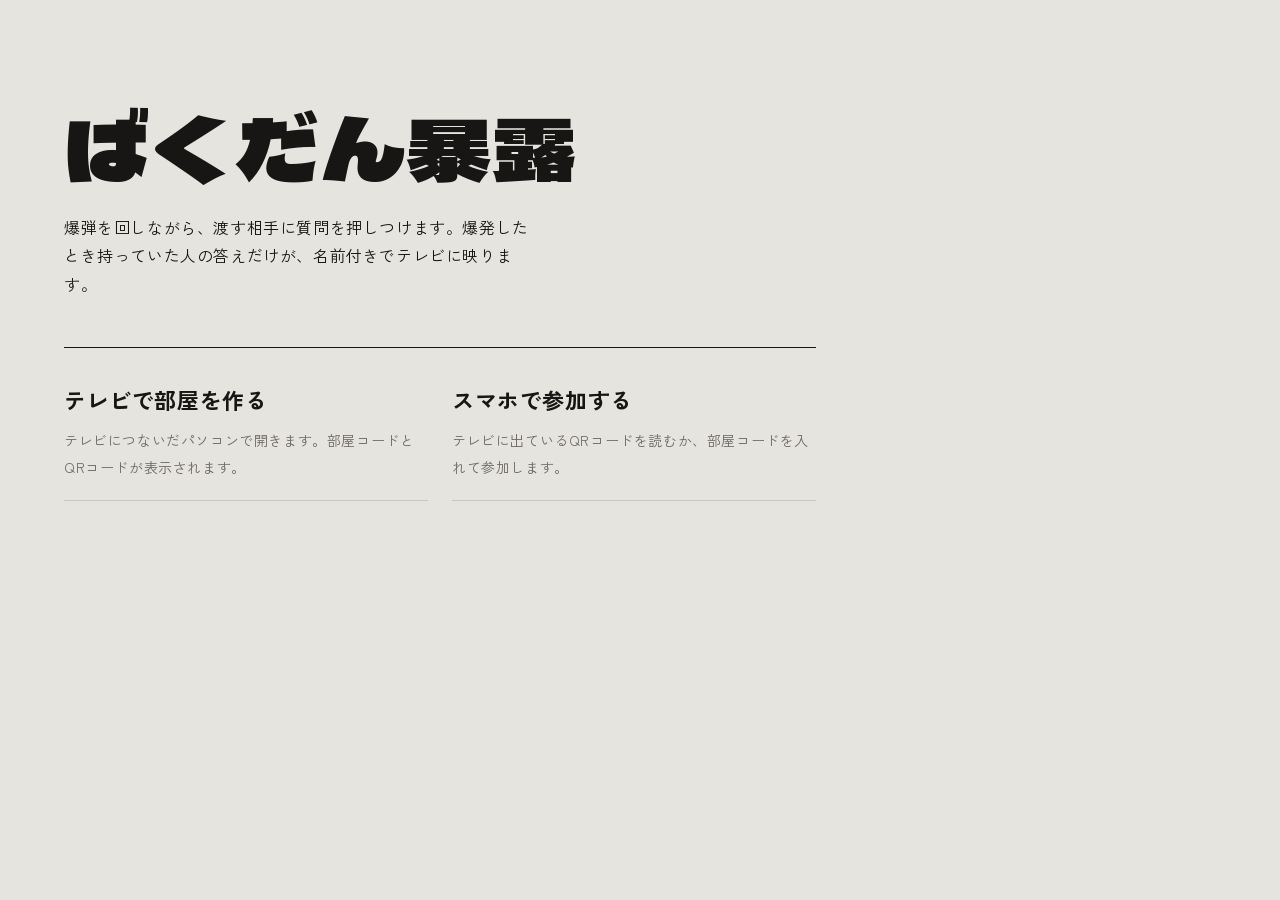
==== index.html @ 806b0dec "Add files via upload" ====
<!DOCTYPE html>
<html lang="ja">
<head>
<meta charset="utf-8">
<meta name="viewport" content="width=device-width,initial-scale=1">
<title>ばくだん暴露</title>
<link rel="preconnect" href="https://fonts.googleapis.com"><link rel="preconnect" href="https://fonts.gstatic.com" crossorigin>
<link href="https://fonts.googleapis.com/css2?family=Dela+Gothic+One&family=Zen+Kaku+Gothic+New:wght@400;500;700&display=swap" rel="stylesheet">
<link rel="stylesheet" href="css/style.css">
</head>
<body>
<main class="entry">
  <h1 class="dg">ばくだん暴露</h1>
  <p class="lead">爆弾を回しながら、渡す相手に質問を押しつけます。爆発したとき持っていた人の答えだけが、名前付きでテレビに映ります。</p>
  <nav class="doors">
    <a href="tv.html" id="tvlink"><b>テレビで部屋を作る</b><span>テレビにつないだパソコンで開きます。部屋コードとQRコードが表示されます。</span></a>
    <a href="phone.html" id="phlink"><b>スマホで参加する</b><span>テレビに出ているQRコードを読むか、部屋コードを入れて参加します。</span></a>
  </nav>
</main>
<script>
if(new URLSearchParams(location.search).has('local')){document.getElementById('tvlink').href='tv.html?local';document.getElementById('phlink').href='phone.html?local';}
</script>
</body>
</html>
---- css/style.css ----
/* VOICE: 宅飲みの夜の悪ふざけ。説明は最小、見せ場だけ大きく
   IDEA: 暗い部屋のテレビ放送と、手元の紙の札。爆発の瞬間だけ画面が朱に染まる
   PICTURE: テレビを横切る導火線。持ち主の名前と質問を放送の字幕のように大きく
   COLOUR: 墨色の画面、白い手元、朱は火花・爆発・主ボタンだけ
   TYPE / LAYOUT: Dela Gothic One(名前・数字)+ Zen Kaku Gothic New/罫線で区切り、箱で囲わない */
:root{color-scheme:light dark;--bg:light-dark(#e6e4df,#0d0c0b);--ink:light-dark(#171614,#ebe8e2);--sub:light-dark(#6c685f,#98938a);--rule:light-dark(#cbc7be,#2c2a27);--red:#e1411e;
 --tv:#0f0e0d;--tvink:#eeebe5;--tvsub:#8a857b;--tvrule:#2a2825;--rope:#c8b48b;
 --scr:#fbfaf8;--pink:#171614;--psub:#75716a;--prule:#e3dfd7;--field:#f0eee9}
:root[data-theme=light]{color-scheme:light}:root[data-theme=dark]{color-scheme:dark}
*{box-sizing:border-box;min-width:0}
body{margin:0;background:var(--bg);color:var(--ink);font:15px/1.8 "Zen Kaku Gothic New",sans-serif;letter-spacing:.04em;overflow-x:clip}
.dg{font-family:"Dela Gothic One",sans-serif;font-weight:400;font-feature-settings:"palt";letter-spacing:.02em}
button{font:inherit;color:inherit;letter-spacing:inherit;cursor:pointer}
:focus-visible{outline:2px solid currentColor;outline-offset:2px}
[hidden]{display:none!important}
.top{display:flex;justify-content:space-between;align-items:center;gap:16px;flex-wrap:wrap;padding:16px max(4vw,16px);border-bottom:1px solid var(--rule)}
.top .dg{font-size:20px}
.top p{margin:0;font-size:13px;color:var(--sub)}

/* ---- 設定 ---- */
.setup{display:grid;grid-template-columns:minmax(0,1.1fr) minmax(0,.9fr);gap:clamp(32px,8vw,120px);padding:clamp(36px,7vw,96px) max(5vw,16px) 96px;max-width:1280px}
.setup h1{font-size:clamp(42px,6vw,76px);line-height:1.08;margin:0 0 28px}
.setup .lead{font-size:16px;max-width:30em;margin:0 0 44px}
.rules{margin:0;border-top:1px solid var(--ink)}
.rules div{display:grid;grid-template-columns:6.5em minmax(0,1fr);gap:16px;padding:14px 0;border-bottom:1px solid var(--rule)}
.rules dt{font-weight:700}.rules dd{margin:0}
.f{display:block;margin:0 0 30px;border:0;padding:0}
.f>legend,.f>.lb{display:block;font-size:13px;font-weight:700;margin-bottom:10px;padding:0}
.f small{display:block;color:var(--sub);font-size:12px;margin-top:8px;line-height:1.7}
.f input[type=text]{width:100%;border:0;border-bottom:1px solid var(--ink);background:transparent;color:var(--ink);font:inherit;font-size:18px;padding:6px 0 8px;border-radius:0}
.seg{display:inline-flex;flex-wrap:wrap;border:1px solid var(--ink);border-radius:4px;overflow:hidden}
.seg label{position:relative;display:flex;align-items:center;min-height:42px;padding:0 16px;font-size:14px;cursor:pointer;border-right:1px solid var(--rule)}
.seg label:last-child{border-right:0}
.seg input{position:absolute;opacity:0;pointer-events:none}
.seg label:has(input:checked){background:var(--ink);color:var(--bg)}
.seg label:has(input:focus-visible){outline:2px solid var(--red);outline-offset:-2px}
.start{width:100%;min-height:56px;border:0;border-radius:4px;background:var(--red);color:#fff;font-weight:700;font-size:16px;letter-spacing:.16em;margin-top:8px}
.ferr{color:var(--red);font-size:13px;min-height:1.6em;margin:0}
@media(max-width:860px){.setup{grid-template-columns:minmax(0,1fr)}}

/* ---- 試合 ---- */
.stage{display:grid;grid-template-columns:minmax(0,1fr) 380px;gap:clamp(28px,4vw,56px);padding:28px max(4vw,16px) 72px;align-items:start}
@media(max-width:1040px){.stage{grid-template-columns:minmax(0,1fr)}.dev{margin:0 auto}}
.cap{font-size:12px;color:var(--sub);margin:0 0 10px;letter-spacing:.12em}

.tv{aspect-ratio:16/9;background:var(--tv);color:var(--tvink);border-radius:3px;position:relative;overflow:hidden;container-type:inline-size}
.tv.red{background:var(--red);color:var(--tv)}
.tv .in{position:absolute;inset:0;padding:3.8cqw 5cqw 3.2cqw;display:flex;flex-direction:column}
.meta{display:flex;justify-content:space-between;gap:4cqw;font-size:1.5cqw;color:var(--tvsub);padding-bottom:1.3cqw;border-bottom:1px solid var(--tvrule);line-height:1.5}
.meta span:last-child{text-align:right;color:var(--tvink)}
.who{font-size:7.4cqw;line-height:1.05;margin-top:3.2cqw}
.who small{font-family:"Zen Kaku Gothic New",sans-serif;font-size:1.9cqw;color:var(--tvsub);margin-left:1.4cqw;letter-spacing:.08em}
.qlab{font-size:1.45cqw;color:var(--tvsub);margin-top:2.8cqw}
.qq{font-size:2.9cqw;line-height:1.5;font-weight:500;margin-top:.6cqw;max-width:68cqw;text-indent:-1em;padding-left:1em;text-wrap:balance}
.qq::before{content:"「"}.qq::after{content:"」"}
.fuse{flex:1;display:flex;align-items:flex-end;min-height:0}
.fuse svg{width:100%;height:12.5cqw;display:block}
.roster{display:flex;flex-wrap:wrap;border-top:1px solid var(--tvrule);margin-top:1.6cqw}
.roster>span{display:flex;align-items:center;gap:.9cqw;font-size:1.65cqw;padding:1.3cqw 2.4cqw 0 0;margin-right:2.4cqw;color:var(--tvink)}
.roster .on::before{content:"";width:.9cqw;height:.9cqw;border-radius:50%;background:var(--red)}
.pv{width:1.4cqw;height:1.2cqw;color:var(--tvsub);flex:none}
.duo{flex:1;display:grid;grid-template-columns:1fr 1fr;min-height:0}
.duo>div{display:flex;flex-direction:column;padding-right:3cqw}
.duo>div+div{border-left:1px solid var(--tvrule);padding:0 0 0 3cqw}
.duo .who{font-size:4.8cqw;margin-top:2.6cqw}
.duo .qq{font-size:2cqw;max-width:none}
.duo .fuse svg{height:8.5cqw}
.duo .gone{color:var(--tvrule)}
.center{flex:1;display:flex;flex-direction:column;justify-content:center;align-items:flex-start}
.center .k{font-size:1.8cqw;color:var(--tvsub)}
.center .h{font-size:8.6cqw;line-height:1.05;margin-top:1.4cqw}
.boom .k{color:var(--tv);opacity:.7}
.boom .h{font-size:16cqw;line-height:1}
.boom .nm{font-size:5cqw;margin-top:1.6cqw}
.boom .cd{font-size:2cqw;margin-top:2cqw}
.rv{flex:1;display:grid;align-content:center;gap:0}
.rv>div{display:grid;grid-template-columns:minmax(0,.85fr) minmax(0,2fr);gap:4cqw;padding:2.6cqw 0}
.rv>div+div{border-top:1px solid var(--tvrule)}
.rv .nm{font-size:4.8cqw;line-height:1.1}
.rv .tg{font-size:1.5cqw;color:var(--tvsub);margin-top:1cqw}
.rv .rq{font-size:1.5cqw;color:var(--tvsub);margin-top:1.6cqw;line-height:1.6}
.rv .ra{font-size:4.3cqw;line-height:1.4;font-weight:700;text-indent:-1em;padding-left:1em;overflow-wrap:anywhere;text-wrap:balance}
.rv .ra::before{content:"「"}.rv .ra::after{content:"」"}
.rv .ra.none{font-weight:500;color:var(--tvsub);text-indent:0;padding:0}.rv .ra.none::before,.rv .ra.none::after{content:none}
.rv.two .ra{font-size:2.9cqw}.rv.two .nm{font-size:3.6cqw}.rv.two>div{padding:1.8cqw 0}
.rv .pt{font-size:1.5cqw;color:var(--tvsub);margin-top:1.2cqw}
.foot{font-size:1.5cqw;color:var(--tvsub);border-top:1px solid var(--tvrule);padding-top:1.3cqw}
.foot b{color:var(--tvink);font-weight:500}
.ttl{font-size:4.4cqw;margin-top:2.6cqw}
.tbl{display:grid;grid-template-columns:1fr 1fr;column-gap:6cqw;margin-top:2.2cqw}
.tbl.one{grid-template-columns:1fr}
.tr{display:grid;grid-template-columns:3cqw minmax(0,1fr) auto;align-items:baseline;gap:1.4cqw;padding:1cqw 0;border-bottom:1px solid var(--tvrule);font-size:2.2cqw}
.tr .dg{font-size:2.4cqw}
.tr .r{color:var(--tvsub);font-size:1.8cqw}
.ends{flex:1;display:grid;grid-template-columns:minmax(0,.85fr) minmax(0,1.15fr);gap:5cqw;min-height:0;margin-top:2.6cqw}
.ends .tr{font-size:1.9cqw;padding:.75cqw 0}
.ends .tr .dg{font-size:2cqw}
.sum h3{font-size:1.5cqw;font-weight:500;color:var(--tvsub);margin:0 0 .6cqw}
.sum p{margin:0;padding:.9cqw 0;border-bottom:1px solid var(--tvrule);font-size:1.45cqw;line-height:1.55;color:var(--tvsub)}
.sum p b{color:var(--tvink);font-weight:700;margin-right:.8cqw}
.sum p span{display:block;color:var(--tvink);font-size:1.7cqw}
.host{display:flex;gap:10px;flex-wrap:wrap;align-items:center;margin-top:14px}
.hb{min-height:42px;padding:0 16px;border:1px solid var(--ink);border-radius:4px;background:transparent;font-size:14px;font-weight:700}
.hb.main{background:var(--red);border-color:var(--red);color:#fff;min-width:9em}
.host p{margin:0;font-size:12px;color:var(--sub)}

/* ---- スマホ ---- */



.sb{display:flex;justify-content:space-between;font-size:12px;color:var(--psub);padding:2px 0 14px}
.sb b{color:var(--pink);font-weight:700}
body.red .sb,body.red .sb b{color:#fff}
.band{display:flex;justify-content:space-between;align-items:center;gap:12px;background:var(--pink);color:var(--scr);margin:0 -22px;padding:16px 22px}
.band p{margin:0;font-size:14px;font-weight:700}
.band .bs{font-size:12px;font-weight:400;opacity:.7;margin-top:2px;font-variant-numeric:tabular-nums}
.band b{font-family:"Dela Gothic One",sans-serif;font-weight:400;font-size:38px;line-height:1;font-variant-numeric:tabular-nums}
.peek{margin:0;font-size:13px;font-weight:700;padding-top:10px}
.peek:empty{display:none}
.blk{padding:20px 0;border-bottom:1px solid var(--prule)}
.blk>.h{display:flex;justify-content:space-between;gap:12px;align-items:baseline;margin:0 0 10px;font-size:13px;font-weight:700}
.blk>.h span+span{font-weight:400;color:var(--psub);font-size:12px}
.qt{font-size:18px;font-weight:700;line-height:1.6;margin:0 0 12px}
textarea{width:100%;border:0;border-radius:4px;background:var(--field);color:var(--pink);font:inherit;font-size:16px;line-height:1.6;padding:12px 14px;resize:vertical}
.chips{display:flex;flex-wrap:wrap;gap:6px;margin-top:10px}
.chip{min-height:36px;padding:0 13px;border:1px solid var(--prule);border-radius:999px;background:#fff;font-size:14px}
.chip.on{background:var(--pink);border-color:var(--pink);color:var(--scr)}
.warn{margin:8px 0 0;font-size:12px;color:var(--psub);line-height:1.6}
.warn:empty{display:none}
.warn::before{content:"注意 ";font-weight:700;color:var(--pink)}
.grid2{display:grid;grid-template-columns:repeat(2,minmax(0,1fr));gap:8px}
.opt{display:flex;justify-content:space-between;align-items:center;gap:8px;min-height:48px;padding:0 12px;border:1px solid var(--prule);border-radius:4px;background:#fff;text-align:left;font-size:15px;font-weight:500}
.opt.on{background:var(--pink);border-color:var(--pink);color:var(--scr)}
.opt .pv{width:15px;height:13px;color:currentColor;opacity:.6}
.ch{display:flex;gap:12px;align-items:flex-start;width:100%;text-align:left;padding:12px 0;border:0;border-bottom:1px solid var(--prule);background:none;font-size:15px;line-height:1.6}
.ch:last-child{border-bottom:0}
.dot{flex:none;width:18px;height:18px;margin-top:3px;border:1.5px solid var(--pink);border-radius:50%}
.ch.on .dot{border-width:6px}
.ch.on{font-weight:700}
.own{margin-top:6px}
.seal{margin:14px 0 0;padding:12px 0;border-top:1px solid var(--pink);border-bottom:1px solid var(--pink);font-size:13px;line-height:1.7}
.row{display:flex;gap:8px;flex-wrap:wrap;margin-top:12px}
.ol{min-height:44px;padding:0 14px;border:1px solid var(--pink);border-radius:4px;background:transparent;font-size:14px;font-weight:700}
.ol:disabled{opacity:.35;cursor:not-allowed}
.go{width:100%;min-height:56px;margin-top:22px;border:0;border-radius:4px;background:var(--red);color:#fff;font-size:16px;font-weight:700;letter-spacing:.16em}
.err{margin:12px 0 0;font-size:13px;color:var(--red);font-weight:700}
.err:empty{display:none}
.st{font-size:26px;line-height:1.3;margin:24px 0 6px}
.mu{margin:0;font-size:13px;color:var(--psub)}
.note{margin:0 0 4px;padding:12px 0;border-bottom:1px solid var(--prule);font-size:13px;line-height:1.7}
.note b{margin-right:8px}
.hand{margin-top:30px}
.hand>.h{display:flex;justify-content:space-between;align-items:center;gap:8px;font-size:13px;font-weight:700;padding-bottom:10px;border-bottom:1px solid var(--pink)}
.fd{display:grid;grid-template-columns:44px minmax(0,1fr);gap:16px;padding:16px 0;border-bottom:1px solid var(--prule)}
.tag{writing-mode:vertical-rl;display:flex;align-items:center;justify-content:center;width:44px;min-height:112px;border:1.5px solid var(--pink);border-radius:3px;font-family:"Dela Gothic One",sans-serif;font-size:17px;letter-spacing:.24em;padding:10px 0}
.fd .w{margin:0;font-size:12px;color:var(--psub)}
.fd .d{margin:2px 0 0;font-size:13px;line-height:1.7}
.fd .x{margin:8px 0 0;font-size:12px;color:var(--psub)}
.empty{padding:16px 0;font-size:13px;color:var(--psub);margin:0}
.sw{display:inline-flex;border:1px solid var(--pink);border-radius:4px;overflow:hidden}
.sw button{min-height:32px;padding:0 10px;border:0;background:none;font-size:12px;font-weight:700}
.sw button.on{background:var(--pink);color:var(--scr)}
.red .st{font-size:34px}
.red .cdn{font-family:"Dela Gothic One",sans-serif;font-size:96px;line-height:1;margin:18px 0 0}
.red .bo{display:grid;gap:10px;margin-top:28px}
.red .bo button{min-height:56px;border:1.5px solid #fff;border-radius:4px;background:transparent;color:#fff;font-weight:700;font-size:16px;text-align:left;padding:0 16px}
.red .bo p{margin:0;font-size:12px;line-height:1.7;opacity:.85}
.big{font-family:"Dela Gothic One",sans-serif;font-size:64px;line-height:1;margin:20px 0 6px;font-variant-numeric:tabular-nums}

.ic{fill:none;stroke:currentColor;stroke-width:2.4;stroke-linecap:round;stroke-linejoin:round;flex:none}
.ic .a{fill:var(--red);stroke:none}.ic .as{stroke:var(--red)}.ic .tp{stroke-width:5}
.ic .at{fill:var(--red);stroke:none;font:700 18px "Zen Kaku Gothic New",sans-serif}.ic .kt{fill:currentColor;stroke:none;font:700 14px "Zen Kaku Gothic New",sans-serif;text-anchor:middle}
.flash{position:absolute;left:5cqw;bottom:7.8cqw;width:57cqw;height:11.5cqw;background:var(--tv);display:flex;align-items:center;gap:2.6cqw;border-left:.4cqw solid var(--red);padding-left:2.4cqw}
.flash .ic.lg{width:9cqw;height:9cqw;stroke-width:2.2}
.flash p{margin:0;line-height:1.35}.flash .fw{font-size:1.6cqw;color:var(--tvsub)}.flash .fn{font-size:3.6cqw}.flash .fl{font-size:1.6cqw;color:var(--tvink);margin-top:.4cqw}
.boom .k{display:flex;align-items:center;gap:1cqw}.boom .ic.sm{width:3.4cqw;height:3.4cqw;stroke:var(--tv)}
.burst{position:absolute;right:3cqw;top:50%;width:42cqw;height:42cqw;transform:translateY(-50%)}
.ill{position:absolute;right:4cqw;top:50%;width:40cqw;height:30cqw;transform:translateY(-50%)}
.center{position:relative;z-index:1}
.tag{writing-mode:horizontal-tb!important;flex-direction:column;gap:8px;width:64px!important;min-height:140px!important;padding:10px 0!important;justify-content:flex-start!important}
.tag .ic{width:44px;height:44px}
.tag .vn{writing-mode:vertical-rl;letter-spacing:.22em}
.fd{grid-template-columns:64px minmax(0,1fr)!important}
.wi{display:inline-flex;align-items:center;gap:8px}.wi .ic{width:28px;height:28px}
.red .bo .wi .ic{width:30px;height:30px}
.cat{grid-column:1/-1;border-top:1px solid var(--ink);padding-top:28px}
.cat h2{font-size:28px;margin:0 0 6px}
.cat>p{margin:0 0 22px;color:var(--sub);font-size:14px}
.cl{display:grid;grid-template-columns:repeat(auto-fill,minmax(250px,1fr));gap:0 36px}
.ci{display:grid;grid-template-columns:56px minmax(0,1fr);gap:14px;padding:16px 0;border-bottom:1px solid var(--rule)}
.ci .ic{width:56px;height:56px}
.ci b{font-size:16px}.ci span{display:block;font-size:12px;color:var(--sub)}
.ci p{margin:4px 0 0;font-size:13px;line-height:1.7}
.tci{grid-template-columns:72px minmax(0,1fr)}.ti.ct{width:72px;height:72px}

.tyg{flex:1;display:grid;grid-template-columns:repeat(3,minmax(0,1fr));gap:0 3.4cqw;align-content:start;margin-top:1.6cqw}
.tyg>div{padding:1.6cqw 0;border-bottom:1px solid var(--tvrule)}
.tyg .tn{margin:0;font-size:1.5cqw;color:var(--tvsub)}
.tyg .tc{margin:.2cqw 0 0;font-size:3.2cqw;line-height:1.1;letter-spacing:.12em}
.tyg .tt{margin:.4cqw 0 0;font-size:1.75cqw;font-weight:700;white-space:nowrap}
.tyg .tl{margin:.4cqw 0 0;font-size:1.35cqw;color:var(--tvsub);line-height:1.5}
.tyg.many .tl{display:none}.tyg.many>div{padding:1.1cqw 0}
.tyc{font-size:72px;line-height:1;margin:6px 0 0;letter-spacing:.12em}
.tyn{font-size:26px;line-height:1.3;margin:10px 0 0}
.tyd{font-size:14px;line-height:1.85;margin:12px 0 0}
.axs{margin-top:22px;border-top:1px solid var(--pink)}
.axr{padding:12px 0;border-bottom:1px solid var(--prule)}
.axl{display:flex;justify-content:space-between;font-size:12px;color:var(--psub)}
.axl .on{color:var(--pink);font-weight:700}
.axb{position:relative;height:2px;background:var(--prule);margin:10px 6px 4px}
.axb i{position:absolute;top:50%;width:12px;height:12px;margin:-6px 0 0 -6px;border-radius:50%;background:var(--pink)}
.tys{margin:18px 0 10px}
.tys div{display:flex;justify-content:space-between;gap:12px;padding:7px 0;border-bottom:1px solid var(--prule);font-size:13px}
.tys dt{color:var(--psub)}.tys dd{margin:0;font-weight:700}

.ti{fill:none;stroke:currentColor;stroke-width:3;stroke-linecap:round;stroke-linejoin:round;flex:none}
.ti .fl{fill:var(--field)}.ti .th{stroke-width:2;stroke:var(--psub)}.ti .hl{stroke:#fff;stroke-width:3}.ti .a{fill:var(--red);stroke:none}.ti .as{stroke:var(--red)}
.tv .ti .fl{fill:#24221f}.tv .ti .th{stroke:var(--tvsub)}.tv .ti .hl{stroke:#55514a}
.tyg>div{display:grid;grid-template-columns:7.4cqw minmax(0,1fr);gap:1.6cqw;align-items:start}
.ti.tvi{width:7.4cqw;height:7.4cqw;margin-top:.6cqw}
.tyg.many .ti.tvi{width:5.6cqw;height:5.6cqw}.tyg.many>div{grid-template-columns:5.6cqw minmax(0,1fr)}
.tyh{display:grid;grid-template-columns:96px minmax(0,1fr);gap:14px;align-items:center;margin-top:8px}
.ti.ph{width:96px;height:96px}
.tyh .tyc{font-size:48px;margin:0}.tyh .tyn{font-size:19px;margin:6px 0 0;white-space:nowrap}
.tyq{margin:14px 0 0;font-size:14px;font-weight:700;line-height:1.8}
.tyx{margin-top:22px}
.tyx h4{margin:20px 0 4px;font-size:13px}
.tyx p{margin:0;font-size:14px;line-height:1.85}
.pair{display:grid;grid-template-columns:1fr 1fr;gap:10px;margin-top:6px}
.pair>div{display:flex;align-items:center;gap:8px;border-top:1px solid var(--prule);padding-top:10px}
.ti.sm{width:52px;height:52px}
.pair p{font-size:13px;font-weight:700;line-height:1.5}.pair span{display:block;font-size:11px;font-weight:400;color:var(--psub)}
@media(max-width:600px){.rules div{grid-template-columns:minmax(0,1fr);gap:2px}.dev{border-width:6px;border-radius:30px}}

/* ===== テレビのページ ===== */
body.tvp{margin:0;background:#000;height:100vh;overflow:hidden}
.tvp .tv{position:absolute;left:50%;top:50%;width:min(100vw,177.78vh);height:min(56.25vw,100vh);aspect-ratio:auto;transform:translate(-50%,-50%);border-radius:0}
#host{position:fixed;right:14px;bottom:12px;display:flex;gap:8px;z-index:5}
#host button{min-height:40px;padding:0 14px;border:1px solid #55514a;background:#0f0e0d;color:#bdb8ae;border-radius:4px;font-weight:700;font-size:13px;opacity:.55}
#host button:hover,#host button:focus-visible{opacity:1}
#host button.main{background:var(--red);border-color:var(--red);color:#fff;opacity:1}
body.local::before{content:"試験モード(この端末の中だけで動きます)";position:fixed;left:12px;top:8px;font-size:12px;color:#8a857b;z-index:6}
.lobby{position:absolute;inset:0;display:grid;grid-template-columns:minmax(0,1fr) minmax(0,1fr);gap:5cqw;padding:4.4cqw 5cqw}
.lobby .k{font-size:1.5cqw;color:var(--tvsub);margin:0}
.lb-l h1{font-size:6.4cqw;line-height:1.05;margin:.8cqw 0 3.2cqw}
.qrw{display:grid;grid-template-columns:19cqw minmax(0,1fr);gap:3cqw;align-items:start}
#qr{width:19cqw;height:19cqw;background:#eeebe5;padding:1cqw;display:grid;place-items:center}
#qr img,#qr canvas{width:100%!important;height:auto!important;display:block}
#qr canvas+img{display:none!important}
.noqr{color:var(--tv);font-size:1.3cqw;line-height:1.5;padding:1cqw}
.code{font-size:7.6cqw;letter-spacing:.18em;line-height:1.1;margin:.4cqw 0 1.6cqw}
.url{font-size:1.15cqw;color:var(--tvsub);word-break:break-all;line-height:1.5;margin:0}
.lb-r{display:flex;flex-direction:column;border-left:1px solid var(--tvrule);padding-left:4cqw;min-height:0}
.pl{display:flex;flex-wrap:wrap;gap:1cqw 2.6cqw;margin:1.2cqw 0 2.2cqw;font-size:2.4cqw;min-height:4cqw;align-content:flex-start}
.pl span{display:inline-flex;align-items:center;gap:.7cqw}
.pl .off{color:var(--tvsub)}
.pl em{font-style:normal;color:var(--tvsub);font-size:1.8cqw}
.pl button{background:none;border:0;color:#55514a;font-size:1.5cqw;padding:0 .3cqw;cursor:pointer}
.pl button:hover{color:var(--tvink)}
.ctrl{font-style:normal;font-size:1.1cqw;border:1px solid var(--tvsub);padding:.1cqw .5cqw;border-radius:.3cqw;color:var(--tvsub)}
.sets{display:grid;grid-template-columns:auto 1fr;gap:.9cqw 2cqw;align-items:center}
.sets .k{margin:0}
.tseg{display:inline-flex;justify-self:start;border:1px solid #55514a;border-radius:.4cqw;overflow:hidden}
.tseg button{background:none;border:0;border-right:1px solid var(--tvrule);color:var(--tvink);font-size:1.3cqw;padding:.55cqw 1.1cqw;cursor:pointer;font-family:inherit}
.tseg button:last-child{border-right:0}
.tseg button.on{background:var(--tvink);color:var(--tv)}
.lmsg{font-size:1.4cqw;color:var(--tvsub);margin:auto 0 1.2cqw}
.tgo{align-self:flex-start;min-height:4.6cqw;padding:0 5cqw;border:0;border-radius:.4cqw;background:var(--red);color:#fff;font-size:1.8cqw;font-weight:700;letter-spacing:.16em;cursor:pointer;font-family:inherit}
.tgo:disabled{opacity:.3;cursor:not-allowed}
.roster .off{opacity:.4}

/* ===== スマホのページ ===== */
body.php{background:var(--scr);color:var(--pink);min-height:100vh;color-scheme:light}
body.php.red{background:var(--red);color:#fff}
.php .scr{max-width:480px;margin:0 auto;padding:16px 22px 120px}
.php .sb{border-bottom:1px solid var(--prule);margin-bottom:4px}
body.php.red .sb{border-color:rgba(255,255,255,.4)}
.php .mu a{color:inherit}
.jt{font-size:40px;line-height:1.1;margin:28px 0 10px}
.jf{margin-top:28px}
.jf label{display:block;margin-bottom:22px}
.jf span{display:block;font-size:13px;font-weight:700;margin-bottom:6px}
.jf input{width:100%;border:0;border-bottom:1.5px solid var(--pink);background:transparent;font:inherit;font-size:22px;padding:6px 0;border-radius:0;color:var(--pink);letter-spacing:.08em}
.jf input[name=code]{text-transform:uppercase;letter-spacing:.3em;font-family:"Dela Gothic One",sans-serif}
.lobbyp{margin:22px 0;border-top:1px solid var(--pink)}
.lobbyp .h{font-size:13px;font-weight:700;margin:12px 0 6px}
.lobbyp span{display:inline-flex;align-items:center;gap:6px;margin:4px 14px 4px 0;font-size:17px}
.lobbyp .off{color:var(--psub)}
.lobbyp i{font-style:normal;font-size:11px;border:1px solid var(--psub);border-radius:3px;padding:0 5px;color:var(--psub)}
#pctl{position:fixed;left:0;right:0;bottom:0;display:flex;gap:8px;justify-content:center;padding:10px 16px calc(10px + env(safe-area-inset-bottom));background:var(--scr);border-top:1px solid var(--prule);z-index:4}
#pctl:empty{display:none}
#pctl button{min-height:48px;padding:0 18px;border-radius:4px;font-weight:700;font-size:15px;flex:1;max-width:240px}
#pctl .cg{background:var(--pink);color:var(--scr);border:0}
#pctl .cs{background:transparent;border:1px solid var(--pink);color:var(--pink)}
.ol{display:inline-flex;align-items:center;gap:6px}.ol .ic{width:22px;height:22px}
.go:disabled{opacity:.5}

/* ===== 入口 ===== */
.entry{max-width:880px;padding:clamp(40px,8vw,110px) max(5vw,20px) 80px}
.entry h1{font-size:clamp(44px,7vw,84px);line-height:1.05;margin:0 0 22px}
.entry .lead{font-size:16px;max-width:30em;margin:0 0 48px}
.doors{display:grid;grid-template-columns:repeat(2,minmax(0,1fr));gap:24px;border-top:1px solid var(--ink);padding-top:28px}
.doors a{display:block;color:inherit;text-decoration:none;padding:4px 0 20px;border-bottom:1px solid var(--rule)}
.doors b{display:block;font-size:22px;margin-bottom:6px}
.doors span{font-size:14px;color:var(--sub);line-height:1.7}
.doors a:hover b{text-decoration:underline;text-underline-offset:5px}
@media(max-width:640px){.doors{grid-template-columns:minmax(0,1fr)}}
body.php.local .scr{padding-top:30px}
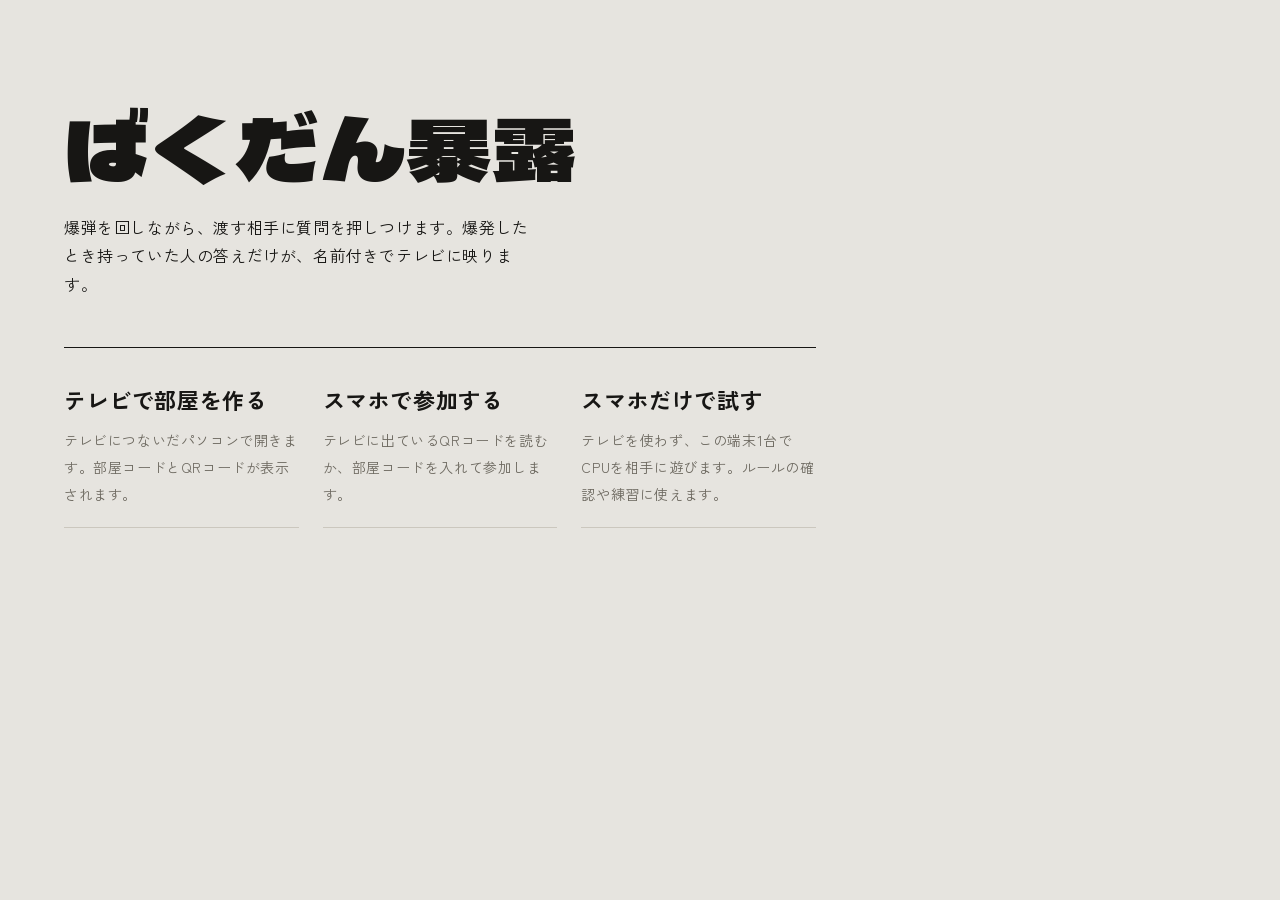
==== commit 7e8aa7b4: "Add files via upload" ====
--- a/index.html
+++ b/index.html
@@ -15,6 +15,7 @@
   <nav class="doors">
     <a href="tv.html" id="tvlink"><b>テレビで部屋を作る</b><span>テレビにつないだパソコンで開きます。部屋コードとQRコードが表示されます。</span></a>
     <a href="phone.html" id="phlink"><b>スマホで参加する</b><span>テレビに出ているQRコードを読むか、部屋コードを入れて参加します。</span></a>
+    <a href="solo.html"><b>スマホだけで試す</b><span>テレビを使わず、この端末1台でCPUを相手に遊びます。ルールの確認や練習に使えます。</span></a>
   </nav>
 </main>
 <script>
--- a/css/style.css
+++ b/css/style.css
@@ -51,7 +51,7 @@
 .who{font-size:7.4cqw;line-height:1.05;margin-top:3.2cqw}
 .who small{font-family:"Zen Kaku Gothic New",sans-serif;font-size:1.9cqw;color:var(--tvsub);margin-left:1.4cqw;letter-spacing:.08em}
 .qlab{font-size:1.45cqw;color:var(--tvsub);margin-top:2.8cqw}
-.qq{font-size:2.9cqw;line-height:1.5;font-weight:500;margin-top:.6cqw;max-width:68cqw;text-indent:-1em;padding-left:1em;text-wrap:balance}
+.qq{font-size:2.9cqw;line-height:1.5;font-weight:500;margin-top:.6cqw;max-width:82cqw;text-indent:-1em;padding-left:1em;line-break:strict}
 .qq::before{content:"「"}.qq::after{content:"」"}
 .fuse{flex:1;display:flex;align-items:flex-end;min-height:0}
 .fuse svg{width:100%;height:12.5cqw;display:block}
@@ -74,15 +74,15 @@
 .boom .nm{font-size:5cqw;margin-top:1.6cqw}
 .boom .cd{font-size:2cqw;margin-top:2cqw}
 .rv{flex:1;display:grid;align-content:center;gap:0}
-.rv>div{display:grid;grid-template-columns:minmax(0,.85fr) minmax(0,2fr);gap:4cqw;padding:2.6cqw 0}
+.rv>div{display:grid;grid-template-columns:minmax(0,.7fr) minmax(0,2.3fr);gap:4cqw;padding:2.6cqw 0}
 .rv>div+div{border-top:1px solid var(--tvrule)}
-.rv .nm{font-size:4.8cqw;line-height:1.1}
+.rv .nm{font-size:3.8cqw;line-height:1.15;overflow-wrap:anywhere;word-break:break-all}
 .rv .tg{font-size:1.5cqw;color:var(--tvsub);margin-top:1cqw}
 .rv .rq{font-size:1.5cqw;color:var(--tvsub);margin-top:1.6cqw;line-height:1.6}
-.rv .ra{font-size:4.3cqw;line-height:1.4;font-weight:700;text-indent:-1em;padding-left:1em;overflow-wrap:anywhere;text-wrap:balance}
+.rv .ra{font-size:4.3cqw;line-height:1.4;font-weight:700;text-indent:-1em;padding-left:1em;overflow-wrap:anywhere;line-break:strict}
 .rv .ra::before{content:"「"}.rv .ra::after{content:"」"}
 .rv .ra.none{font-weight:500;color:var(--tvsub);text-indent:0;padding:0}.rv .ra.none::before,.rv .ra.none::after{content:none}
-.rv.two .ra{font-size:2.9cqw}.rv.two .nm{font-size:3.6cqw}.rv.two>div{padding:1.8cqw 0}
+.rv.two .ra{font-size:2.9cqw}.rv.two .nm{font-size:3cqw}.rv.two>div{padding:1.8cqw 0}
 .rv .pt{font-size:1.5cqw;color:var(--tvsub);margin-top:1.2cqw}
 .foot{font-size:1.5cqw;color:var(--tvsub);border-top:1px solid var(--tvrule);padding-top:1.3cqw}
 .foot b{color:var(--tvink);font-weight:500}
@@ -90,11 +90,11 @@
 .tbl{display:grid;grid-template-columns:1fr 1fr;column-gap:6cqw;margin-top:2.2cqw}
 .tbl.one{grid-template-columns:1fr}
 .tr{display:grid;grid-template-columns:3cqw minmax(0,1fr) auto;align-items:baseline;gap:1.4cqw;padding:1cqw 0;border-bottom:1px solid var(--tvrule);font-size:2.2cqw}
-.tr .dg{font-size:2.4cqw}
+.tr .num{font-size:2.6cqw}
 .tr .r{color:var(--tvsub);font-size:1.8cqw}
 .ends{flex:1;display:grid;grid-template-columns:minmax(0,.85fr) minmax(0,1.15fr);gap:5cqw;min-height:0;margin-top:2.6cqw}
 .ends .tr{font-size:1.9cqw;padding:.75cqw 0}
-.ends .tr .dg{font-size:2cqw}
+.ends .tr .num{font-size:2.2cqw}
 .sum h3{font-size:1.5cqw;font-weight:500;color:var(--tvsub);margin:0 0 .6cqw}
 .sum p{margin:0;padding:.9cqw 0;border-bottom:1px solid var(--tvrule);font-size:1.45cqw;line-height:1.55;color:var(--tvsub)}
 .sum p b{color:var(--tvink);font-weight:700;margin-right:.8cqw}
@@ -114,7 +114,7 @@
 .band{display:flex;justify-content:space-between;align-items:center;gap:12px;background:var(--pink);color:var(--scr);margin:0 -22px;padding:16px 22px}
 .band p{margin:0;font-size:14px;font-weight:700}
 .band .bs{font-size:12px;font-weight:400;opacity:.7;margin-top:2px;font-variant-numeric:tabular-nums}
-.band b{font-family:"Dela Gothic One",sans-serif;font-weight:400;font-size:38px;line-height:1;font-variant-numeric:tabular-nums}
+.band b{font-size:40px;font-weight:700;line-height:1;font-variant-numeric:tabular-nums;letter-spacing:0}
 .peek{margin:0;font-size:13px;font-weight:700;padding-top:10px}
 .peek:empty{display:none}
 .blk{padding:20px 0;border-bottom:1px solid var(--prule)}
@@ -160,12 +160,12 @@
 .sw{display:inline-flex;border:1px solid var(--pink);border-radius:4px;overflow:hidden}
 .sw button{min-height:32px;padding:0 10px;border:0;background:none;font-size:12px;font-weight:700}
 .sw button.on{background:var(--pink);color:var(--scr)}
-.red .st{font-size:34px}
-.red .cdn{font-family:"Dela Gothic One",sans-serif;font-size:96px;line-height:1;margin:18px 0 0}
+.red .st{font-size:28px}
+.red .cdn{font-size:96px;font-weight:700;line-height:1;margin:18px 0 0;font-variant-numeric:tabular-nums}
 .red .bo{display:grid;gap:10px;margin-top:28px}
 .red .bo button{min-height:56px;border:1.5px solid #fff;border-radius:4px;background:transparent;color:#fff;font-weight:700;font-size:16px;text-align:left;padding:0 16px}
 .red .bo p{margin:0;font-size:12px;line-height:1.7;opacity:.85}
-.big{font-family:"Dela Gothic One",sans-serif;font-size:64px;line-height:1;margin:20px 0 6px;font-variant-numeric:tabular-nums}
+.big{font-size:64px;font-weight:700;line-height:1;margin:16px 0 6px;font-variant-numeric:tabular-nums;letter-spacing:0}
 
 .ic{fill:none;stroke:currentColor;stroke-width:2.4;stroke-linecap:round;stroke-linejoin:round;flex:none}
 .ic .a{fill:var(--red);stroke:none}.ic .as{stroke:var(--red)}.ic .tp{stroke-width:5}
@@ -221,7 +221,7 @@
 .tyg.many .ti.tvi{width:5.6cqw;height:5.6cqw}.tyg.many>div{grid-template-columns:5.6cqw minmax(0,1fr)}
 .tyh{display:grid;grid-template-columns:96px minmax(0,1fr);gap:14px;align-items:center;margin-top:8px}
 .ti.ph{width:96px;height:96px}
-.tyh .tyc{font-size:48px;margin:0}.tyh .tyn{font-size:19px;margin:6px 0 0;white-space:nowrap}
+.tyh .tyc{font-size:48px;margin:0}.tyh .tyn{font-family:"Zen Kaku Gothic New",sans-serif;font-weight:700;font-size:19px;margin:6px 0 0;letter-spacing:.04em}
 .tyq{margin:14px 0 0;font-size:14px;font-weight:700;line-height:1.8}
 .tyx{margin-top:22px}
 .tyx h4{margin:20px 0 4px;font-size:13px}
@@ -243,15 +243,16 @@
 .lobby{position:absolute;inset:0;display:grid;grid-template-columns:minmax(0,1fr) minmax(0,1fr);gap:5cqw;padding:4.4cqw 5cqw}
 .lobby .k{font-size:1.5cqw;color:var(--tvsub);margin:0}
 .lb-l h1{font-size:6.4cqw;line-height:1.05;margin:.8cqw 0 3.2cqw}
-.qrw{display:grid;grid-template-columns:19cqw minmax(0,1fr);gap:3cqw;align-items:start}
-#qr{width:19cqw;height:19cqw;background:#eeebe5;padding:1cqw;display:grid;place-items:center}
+.qrw{display:grid;grid-template-columns:16cqw minmax(0,1fr);gap:2.6cqw;align-items:start}
+#qr{width:16cqw;height:16cqw;background:#eeebe5;padding:1cqw;display:grid;place-items:center}
 #qr img,#qr canvas{width:100%!important;height:auto!important;display:block}
-#qr canvas+img{display:none!important}
+#qr canvas{display:none!important}
 .noqr{color:var(--tv);font-size:1.3cqw;line-height:1.5;padding:1cqw}
-.code{font-size:7.6cqw;letter-spacing:.18em;line-height:1.1;margin:.4cqw 0 1.6cqw}
+.code{font-size:4.4cqw;letter-spacing:.06em;line-height:1.1;margin:.6cqw 0 1.6cqw;white-space:nowrap}
 .url{font-size:1.15cqw;color:var(--tvsub);word-break:break-all;line-height:1.5;margin:0}
 .lb-r{display:flex;flex-direction:column;border-left:1px solid var(--tvrule);padding-left:4cqw;min-height:0}
-.pl{display:flex;flex-wrap:wrap;gap:1cqw 2.6cqw;margin:1.2cqw 0 2.2cqw;font-size:2.4cqw;min-height:4cqw;align-content:flex-start}
+.lb-r>*{flex-shrink:0}
+.pl{display:flex;flex-wrap:wrap;gap:.8cqw 2.2cqw;margin:1.2cqw 0 2.2cqw;font-size:2.1cqw;min-height:4cqw;align-content:flex-start}
 .pl span{display:inline-flex;align-items:center;gap:.7cqw}
 .pl .off{color:var(--tvsub)}
 .pl em{font-style:normal;color:var(--tvsub);font-size:1.8cqw}
@@ -261,10 +262,10 @@
 .sets{display:grid;grid-template-columns:auto 1fr;gap:.9cqw 2cqw;align-items:center}
 .sets .k{margin:0}
 .tseg{display:inline-flex;justify-self:start;border:1px solid #55514a;border-radius:.4cqw;overflow:hidden}
-.tseg button{background:none;border:0;border-right:1px solid var(--tvrule);color:var(--tvink);font-size:1.3cqw;padding:.55cqw 1.1cqw;cursor:pointer;font-family:inherit}
+.tseg button{background:none;border:0;border-right:1px solid var(--tvrule);color:var(--tvink);font-size:1.25cqw;padding:.55cqw 1cqw;white-space:nowrap;cursor:pointer;font-family:inherit}
 .tseg button:last-child{border-right:0}
 .tseg button.on{background:var(--tvink);color:var(--tv)}
-.lmsg{font-size:1.4cqw;color:var(--tvsub);margin:auto 0 1.2cqw}
+.lmsg{font-size:1.35cqw;color:var(--tvsub);margin:auto 0 1.2cqw;padding-top:1.6cqw}
 .tgo{align-self:flex-start;min-height:4.6cqw;padding:0 5cqw;border:0;border-radius:.4cqw;background:var(--red);color:#fff;font-size:1.8cqw;font-weight:700;letter-spacing:.16em;cursor:pointer;font-family:inherit}
 .tgo:disabled{opacity:.3;cursor:not-allowed}
 .roster .off{opacity:.4}
@@ -299,10 +300,68 @@
 .entry{max-width:880px;padding:clamp(40px,8vw,110px) max(5vw,20px) 80px}
 .entry h1{font-size:clamp(44px,7vw,84px);line-height:1.05;margin:0 0 22px}
 .entry .lead{font-size:16px;max-width:30em;margin:0 0 48px}
-.doors{display:grid;grid-template-columns:repeat(2,minmax(0,1fr));gap:24px;border-top:1px solid var(--ink);padding-top:28px}
+.doors{display:grid;grid-template-columns:repeat(3,minmax(0,1fr));gap:24px;border-top:1px solid var(--ink);padding-top:28px}
 .doors a{display:block;color:inherit;text-decoration:none;padding:4px 0 20px;border-bottom:1px solid var(--rule)}
 .doors b{display:block;font-size:22px;margin-bottom:6px}
 .doors span{font-size:14px;color:var(--sub);line-height:1.7}
 .doors a:hover b{text-decoration:underline;text-underline-offset:5px}
 @media(max-width:640px){.doors{grid-template-columns:minmax(0,1fr)}}
 body.php.local .scr{padding-top:30px}
+
+/* 数字は読み間違えないよう本文書体で */
+.num{font-family:"Zen Kaku Gothic New",sans-serif;font-weight:700;font-variant-numeric:tabular-nums;letter-spacing:0}
+/* 最終ラウンド:持っていない爆弾を一覧で */
+.ibl{margin-top:22px;border-top:1px solid var(--pink)}
+.ibl p{display:flex;align-items:baseline;gap:10px;margin:0;padding:12px 0;border-bottom:1px solid var(--prule);font-size:15px}
+.ibl span{font-size:12px;color:var(--psub);flex:none}
+.ibl b{font-size:18px}
+.ibl em{font-style:normal;font-size:12px;color:var(--psub);margin-left:auto;white-space:nowrap}
+#pctl .ab{flex:none;max-width:none;min-height:40px;padding:0 14px;font-size:13px;background:transparent;border:1px solid var(--prule);color:var(--psub)}
+#pctl .ab.armed{border-color:var(--red);color:var(--red)}
+.pl .cpu{color:var(--tvsub)}
+.pl .addcpu{align-self:center;background:none;border:1px dashed #55514a;border-radius:.4cqw;color:var(--tvsub);font-family:inherit;font-size:1.4cqw;padding:.5cqw 1.2cqw;cursor:pointer}
+.pl .addcpu:hover{color:var(--tvink);border-color:var(--tvsub)}
+
+/* ===== スマホだけで試す ===== */
+.solo .sf fieldset{border:0;padding:0;margin:0 0 22px}
+.solo .sf legend{font-size:13px;font-weight:700;margin-bottom:8px;padding:0}
+.solo .sf .seg{border-color:var(--pink)}
+.solo .sf .seg label{margin:0;min-height:42px;font-size:14px;display:flex;border-color:var(--prule);color:var(--pink)}
+.solo .sf .seg label:has(input:checked){background:var(--pink);color:var(--scr)}
+.solo .back{margin-top:24px}
+.solo.local::before{display:none}
+.solo .tv{width:100%;max-width:480px;margin:0 auto;border-radius:0;aspect-ratio:auto;min-height:calc(min(100vw,480px)*.5625)}
+.solo .tv .in{position:relative;inset:auto;min-height:calc(min(100vw,480px)*.5625)}
+.solo .tv[data-ph=play],.solo .tv[data-ph=intro],.solo .tv[data-ph=boom]{position:sticky;top:0;z-index:3}
+.solo .tv[data-ph=play] .in,.solo .tv[data-ph=intro] .in,.solo .tv[data-ph=boom] .in{height:calc(min(100vw,480px)*.5625)}
+.solo .meta{font-size:max(1.5cqw,10px)}
+.solo .who{font-size:8cqw;margin-top:2cqw}
+.solo .who small{font-size:max(1.9cqw,10px)}
+.solo .qlab{font-size:max(1.45cqw,10px);margin-top:1.6cqw}
+.solo .qq{font-size:max(2.9cqw,13px)}
+.solo .duo .qq{font-size:max(2cqw,11px)}
+.solo .roster>span{font-size:max(1.65cqw,10px);padding-top:max(1.3cqw,5px)}
+.solo .pv{width:max(1.4cqw,9px);height:max(1.2cqw,8px)}
+.solo .center .k,.solo .boom .cd{font-size:max(1.8cqw,11px)}
+.solo .flash .fw,.solo .flash .fl{font-size:max(1.6cqw,10px)}
+.solo .flash .fn{font-size:max(3.6cqw,14px)}
+.solo .rv .rq,.solo .rv .pt,.solo .rv .tg,.solo .foot{font-size:max(1.5cqw,10px)}
+.solo .rv .nm{font-size:max(3.8cqw,15px)}
+.solo .rv .ra{font-size:max(4.3cqw,16px)}
+.solo .rv.two .ra{font-size:max(2.9cqw,13px)}
+.solo .ttl{font-size:max(4.4cqw,18px)}
+.solo .tr{font-size:max(2.2cqw,13px);padding:max(1cqw,5px) 0}
+.solo .tr .r{font-size:max(1.8cqw,11px)}
+.solo .tr .num{font-size:max(2.6cqw,14px)}
+.solo .ends{grid-template-columns:minmax(0,1fr);gap:16px}
+.solo .ends .tr{font-size:max(1.9cqw,13px)}
+.solo .ends .tr .num{font-size:max(2.2cqw,14px)}
+.solo .sum h3,.solo .sum p{font-size:max(1.45cqw,11px)}
+.solo .sum p span{font-size:max(1.7cqw,13px)}
+.solo .tyg{grid-template-columns:repeat(2,minmax(0,1fr))}
+.solo .tyg .tn,.solo .tyg .tl{font-size:max(1.4cqw,10px)}
+.solo .tyg .tc{font-size:max(3.2cqw,15px)}
+.solo .tyg .tt{font-size:max(1.75cqw,11px);white-space:normal}
+.solo .ti.tvi{width:max(7.4cqw,34px);height:max(7.4cqw,34px)}
+.solo .tyg>div{grid-template-columns:max(7.4cqw,34px) minmax(0,1fr)}
+.solo .tyg.many .tl{display:none}
